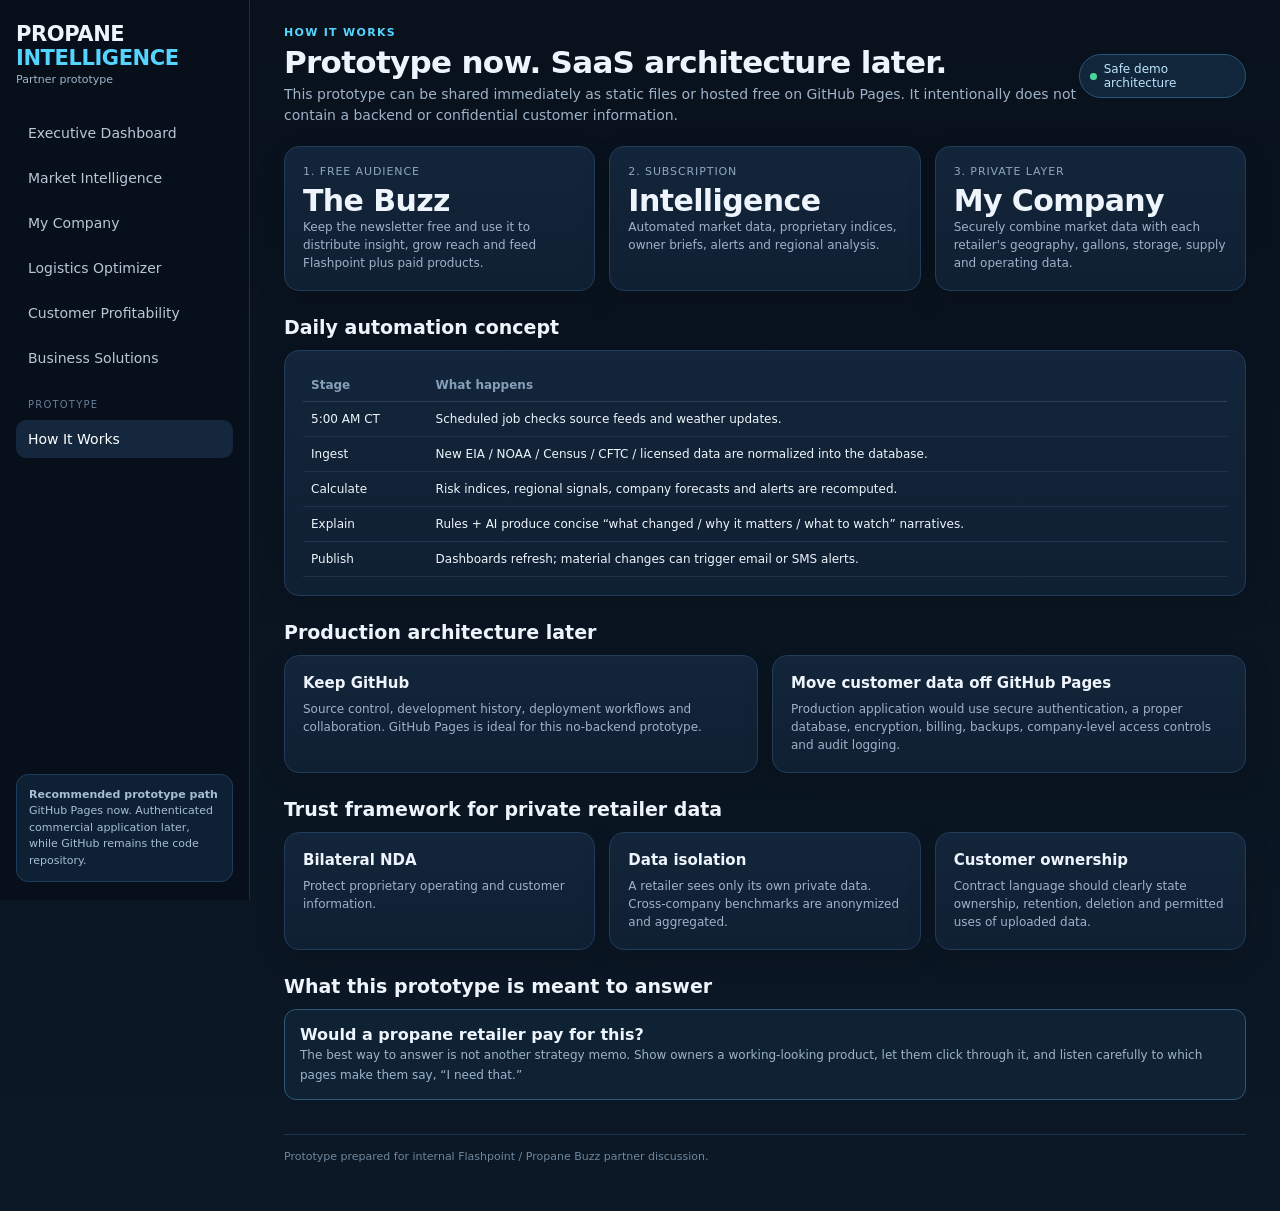
==== about.html @ d1c8eb50 "Add files via upload" ====
<!doctype html><html><head><meta charset='utf-8'><meta name='viewport' content='width=device-width,initial-scale=1'><title>How It Works</title><link rel='stylesheet' href='styles.css'></head><body><div class='shell'><aside class='sidebar'><div class='brand'>PROPANE <span>INTELLIGENCE</span></div><div class='tag'>Partner prototype</div><nav class='nav'><a href='index.html'>Executive Dashboard</a><a href='market.html'>Market Intelligence</a><a href='company.html'>My Company</a><a href='logistics.html'>Logistics Optimizer</a><a href='profitability.html'>Customer Profitability</a><a href='services.html'>Business Solutions</a><div class='section'>Prototype</div><a class='active' href='about.html'>How It Works</a></nav><div class='side-note'><b>Recommended prototype path</b><br>GitHub Pages now. Authenticated commercial application later, while GitHub remains the code repository.</div></aside><main class='main'><div class='topbar'><div><div class='eyebrow'>How It Works</div><div class='h1'>Prototype now. SaaS architecture later.</div><div class='sub'>This prototype can be shared immediately as static files or hosted free on GitHub Pages. It intentionally does not contain a backend or confidential customer information.</div></div><div class='badge'><span class='dot'></span> Safe demo architecture</div></div>
<div class='grid g3'><div class='card'><div class='label'>1. Free audience</div><div class='metric'>The Buzz</div><div class='mini'>Keep the newsletter free and use it to distribute insight, grow reach and feed Flashpoint plus paid products.</div></div><div class='card'><div class='label'>2. Subscription</div><div class='metric'>Intelligence</div><div class='mini'>Automated market data, proprietary indices, owner briefs, alerts and regional analysis.</div></div><div class='card'><div class='label'>3. Private layer</div><div class='metric'>My Company</div><div class='mini'>Securely combine market data with each retailer's geography, gallons, storage, supply and operating data.</div></div></div>
<div class='section-title'>Daily automation concept</div><div class='card'><table class='table'><tr><th>Stage</th><th>What happens</th></tr><tr><td>5:00 AM CT</td><td>Scheduled job checks source feeds and weather updates.</td></tr><tr><td>Ingest</td><td>New EIA / NOAA / Census / CFTC / licensed data are normalized into the database.</td></tr><tr><td>Calculate</td><td>Risk indices, regional signals, company forecasts and alerts are recomputed.</td></tr><tr><td>Explain</td><td>Rules + AI produce concise “what changed / why it matters / what to watch” narratives.</td></tr><tr><td>Publish</td><td>Dashboards refresh; material changes can trigger email or SMS alerts.</td></tr></table></div>
<div class='section-title'>Production architecture later</div><div class='grid g2'><div class='card'><h3>Keep GitHub</h3><div class='mini'>Source control, development history, deployment workflows and collaboration. GitHub Pages is ideal for this no-backend prototype.</div></div><div class='card'><h3>Move customer data off GitHub Pages</h3><div class='mini'>Production application would use secure authentication, a proper database, encryption, billing, backups, company-level access controls and audit logging.</div></div></div>
<div class='section-title'>Trust framework for private retailer data</div><div class='grid g3'><div class='card'><h3>Bilateral NDA</h3><div class='mini'>Protect proprietary operating and customer information.</div></div><div class='card'><h3>Data isolation</h3><div class='mini'>A retailer sees only its own private data. Cross-company benchmarks are anonymized and aggregated.</div></div><div class='card'><h3>Customer ownership</h3><div class='mini'>Contract language should clearly state ownership, retention, deletion and permitted uses of uploaded data.</div></div></div>
<div class='section-title'>What this prototype is meant to answer</div><div class='callout'><b>Would a propane retailer pay for this?</b><br><span class='mini'>The best way to answer is not another strategy memo. Show owners a working-looking product, let them click through it, and listen carefully to which pages make them say, “I need that.”</span></div><div class='footer'>Prototype prepared for internal Flashpoint / Propane Buzz partner discussion.</div></main></div></body></html>
---- styles.css ----
:root{
  --navy:#0d1b2a;--navy2:#132238;--panel:#162a43;--line:#29415f;--text:#eef4fb;--muted:#9fb2c8;
  --blue:#56a7ff;--cyan:#55d4ff;--green:#48d597;--yellow:#ffcc66;--red:#ff7a7a;--white:#fff;--bg:#09131f;
}
*{box-sizing:border-box}body{margin:0;font-family:Inter,ui-sans-serif,system-ui,-apple-system,BlinkMacSystemFont,"Segoe UI",sans-serif;background:linear-gradient(180deg,#08111c 0%,#0c1826 100%);color:var(--text)}a{color:inherit;text-decoration:none}
.shell{display:grid;grid-template-columns:250px 1fr;min-height:100vh}.sidebar{background:#07101a;border-right:1px solid #1b3047;padding:22px 16px;position:sticky;top:0;height:100vh}.brand{font-size:21px;font-weight:800;letter-spacing:-.4px}.brand span{color:var(--cyan)}.tag{font-size:11px;color:var(--muted);margin-top:3px}.nav{margin-top:28px;display:grid;gap:7px}.nav a{padding:11px 12px;border-radius:10px;color:#b8c7d8;font-size:14px}.nav a:hover,.nav a.active{background:#14273d;color:#fff}.nav .section{font-size:10px;text-transform:uppercase;letter-spacing:1.2px;color:#667e98;padding:15px 12px 3px}.side-note{position:absolute;bottom:18px;left:16px;right:16px;border:1px solid #1e3d5e;background:#0e2033;padding:12px;border-radius:12px;font-size:11px;color:#a8bdd4;line-height:1.5}
.main{padding:26px 34px 48px;max-width:1500px;width:100%}.topbar{display:flex;justify-content:space-between;align-items:center;margin-bottom:20px}.eyebrow{text-transform:uppercase;font-size:11px;letter-spacing:1.3px;color:var(--cyan);font-weight:700}.h1{font-size:31px;font-weight:800;letter-spacing:-.7px;margin:5px 0 4px}.sub{color:var(--muted);font-size:14px;max-width:850px;line-height:1.5}.badge{display:inline-flex;align-items:center;gap:7px;border:1px solid #28557a;background:#11263a;color:#bde5ff;padding:7px 10px;border-radius:999px;font-size:12px}.dot{width:7px;height:7px;border-radius:50%;background:var(--green)}
.grid{display:grid;gap:14px}.g4{grid-template-columns:repeat(4,1fr)}.g3{grid-template-columns:repeat(3,1fr)}.g2{grid-template-columns:repeat(2,1fr)}.card{background:linear-gradient(180deg,#13253a 0%,#102033 100%);border:1px solid #223d5a;border-radius:15px;padding:18px;box-shadow:0 10px 30px rgba(0,0,0,.14)}.card h3{margin:0 0 8px;font-size:15px}.label{font-size:11px;color:#8fa7bf;text-transform:uppercase;letter-spacing:.9px}.metric{font-size:30px;font-weight:800;margin-top:5px;letter-spacing:-.6px}.delta{font-size:12px;margin-top:4px}.up{color:var(--green)}.warn{color:var(--yellow)}.down{color:var(--red)}.mini{font-size:12px;color:var(--muted);line-height:1.5}.section-title{font-size:19px;font-weight:750;margin:25px 0 12px}.kpi-row{display:flex;justify-content:space-between;align-items:flex-end;gap:8px}.pill{padding:4px 8px;border-radius:999px;font-size:10px;font-weight:700}.pill.green{background:rgba(72,213,151,.13);color:#75e9b7}.pill.yellow{background:rgba(255,204,102,.12);color:#ffd77f}.pill.red{background:rgba(255,122,122,.12);color:#ff9b9b}.pill.blue{background:rgba(86,167,255,.12);color:#88c3ff}
.chart{height:190px;margin-top:12px;display:flex;align-items:flex-end;gap:8px;border-bottom:1px solid #2a4159;padding:0 3px 8px}.bar{flex:1;background:linear-gradient(180deg,#58c3ff,#2d78d1);border-radius:6px 6px 2px 2px;min-width:8px;opacity:.88}.bar.alt{background:linear-gradient(180deg,#79e3b8,#2fa778)}.axis{display:flex;justify-content:space-between;color:#7f95aa;font-size:10px;margin-top:5px}.insight{border-left:3px solid var(--cyan);padding-left:12px;color:#c9d6e4;line-height:1.55;font-size:13px}.hero{padding:25px;background:radial-gradient(circle at 80% 10%,rgba(85,212,255,.13),transparent 32%),linear-gradient(135deg,#11263a,#0d1f31);border:1px solid #254763;border-radius:18px}.hero h2{font-size:30px;margin:4px 0 8px;letter-spacing:-.7px}.hero p{max-width:850px;color:#acc0d4;line-height:1.6}.cta{display:inline-block;background:linear-gradient(90deg,#4aa4ff,#55d4ff);color:#06111c;font-weight:800;border:none;padding:10px 14px;border-radius:10px;margin-top:8px;cursor:pointer}.ghost{background:transparent;border:1px solid #355979;color:#cfe4f7}.table{width:100%;border-collapse:collapse;font-size:12px}.table th{text-align:left;color:#86a0b9;font-weight:600;padding:9px 8px;border-bottom:1px solid #29415a}.table td{padding:10px 8px;border-bottom:1px solid #1f344b}.status{font-weight:800}.form-grid{display:grid;grid-template-columns:repeat(2,1fr);gap:12px}.field label{display:block;font-size:11px;color:#91a7bc;margin-bottom:5px}.field input,.field select{width:100%;background:#0b1a29;border:1px solid #2d4b68;color:#eaf3fb;border-radius:9px;padding:10px}.big-result{font-size:38px;font-weight:850;letter-spacing:-1px}.callout{padding:15px;border:1px solid #315875;background:#0e2234;border-radius:12px}.list{display:grid;gap:9px}.list-item{display:flex;justify-content:space-between;gap:10px;padding:10px 0;border-bottom:1px solid #20364d}.list-item:last-child{border-bottom:0}.smallcaps{font-size:10px;letter-spacing:1px;text-transform:uppercase;color:#7e98b1}.service{display:flex;gap:12px;align-items:flex-start}.icon{width:36px;height:36px;display:grid;place-items:center;background:#17324d;border:1px solid #2a5275;border-radius:10px;font-size:18px}.footer{margin-top:34px;padding-top:15px;border-top:1px solid #1d3349;color:#6f879e;font-size:11px}.demo{color:#ffcf79;font-size:11px}.rangeval{color:#d9f2ff;font-weight:700}
@media(max-width:1000px){.shell{grid-template-columns:1fr}.sidebar{position:relative;height:auto}.side-note{display:none}.g4,.g3,.g2,.form-grid{grid-template-columns:1fr}.main{padding:22px}.nav{grid-template-columns:repeat(2,1fr)}}
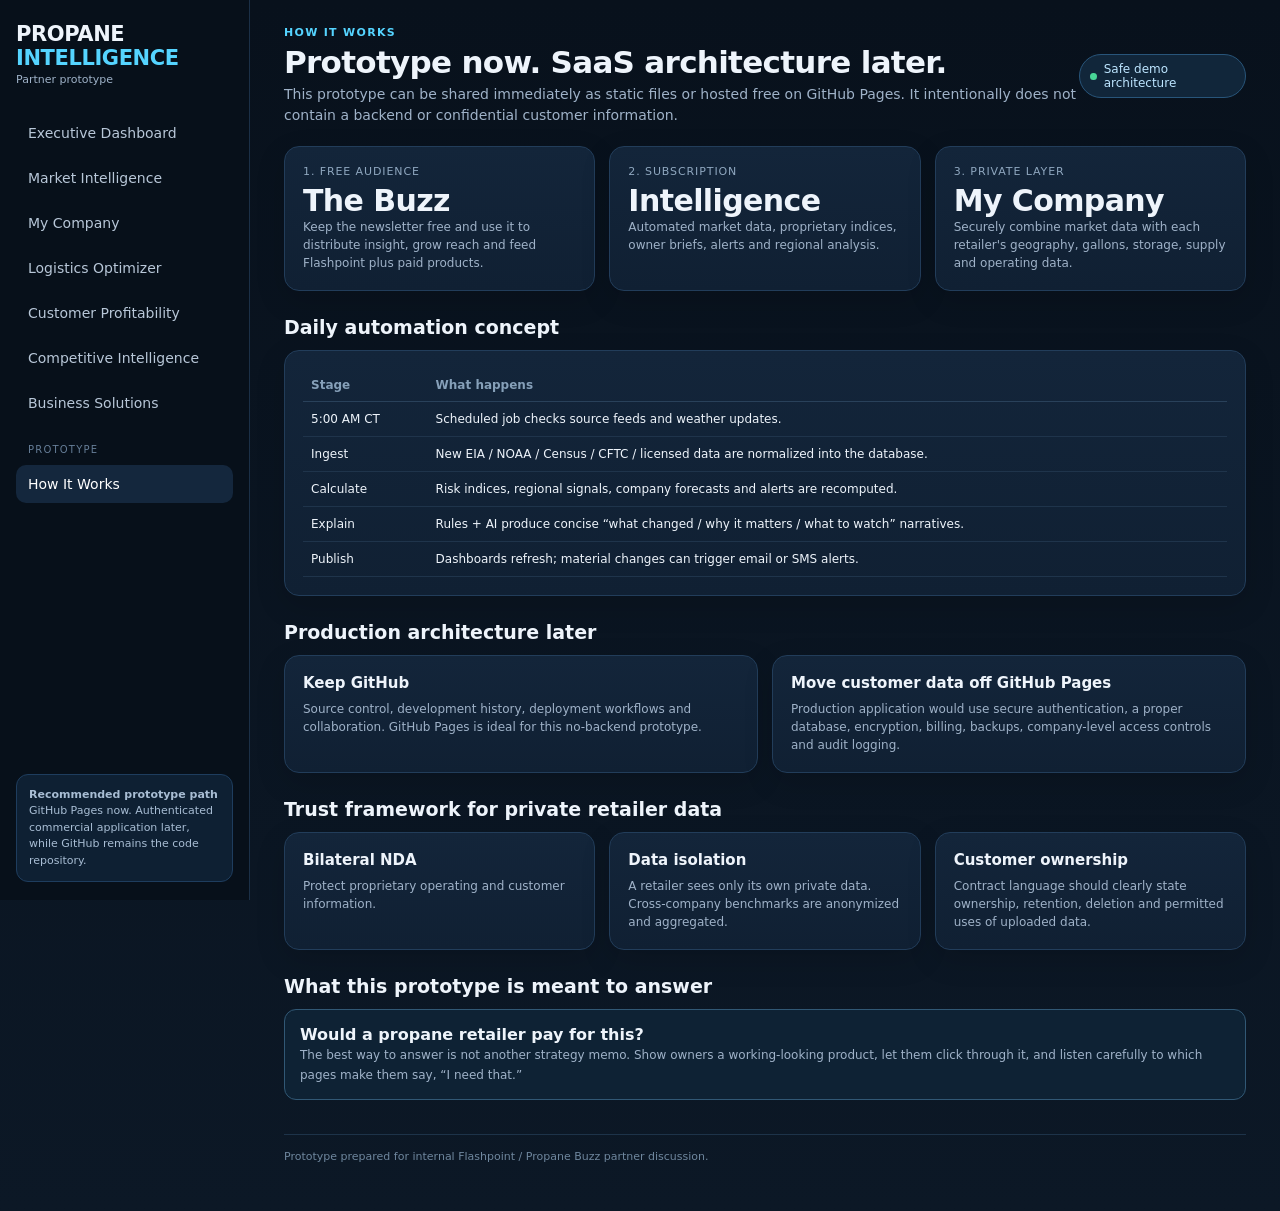
==== commit 1f2f3676: "Add files via upload" ====
--- a/about.html
+++ b/about.html
@@ -1,4 +1,4 @@
-<!doctype html><html><head><meta charset='utf-8'><meta name='viewport' content='width=device-width,initial-scale=1'><title>How It Works</title><link rel='stylesheet' href='styles.css'></head><body><div class='shell'><aside class='sidebar'><div class='brand'>PROPANE <span>INTELLIGENCE</span></div><div class='tag'>Partner prototype</div><nav class='nav'><a href='index.html'>Executive Dashboard</a><a href='market.html'>Market Intelligence</a><a href='company.html'>My Company</a><a href='logistics.html'>Logistics Optimizer</a><a href='profitability.html'>Customer Profitability</a><a href='services.html'>Business Solutions</a><div class='section'>Prototype</div><a class='active' href='about.html'>How It Works</a></nav><div class='side-note'><b>Recommended prototype path</b><br>GitHub Pages now. Authenticated commercial application later, while GitHub remains the code repository.</div></aside><main class='main'><div class='topbar'><div><div class='eyebrow'>How It Works</div><div class='h1'>Prototype now. SaaS architecture later.</div><div class='sub'>This prototype can be shared immediately as static files or hosted free on GitHub Pages. It intentionally does not contain a backend or confidential customer information.</div></div><div class='badge'><span class='dot'></span> Safe demo architecture</div></div>
+<!doctype html><html><head><meta charset='utf-8'><meta name='viewport' content='width=device-width,initial-scale=1'><title>How It Works</title><link rel='stylesheet' href='styles.css'></head><body><div class='shell'><aside class='sidebar'><div class='brand'>PROPANE <span>INTELLIGENCE</span></div><div class='tag'>Partner prototype</div><nav class='nav'><a href='index.html'>Executive Dashboard</a><a href='market.html'>Market Intelligence</a><a href='company.html'>My Company</a><a href='logistics.html'>Logistics Optimizer</a><a href='profitability.html'>Customer Profitability</a><a href='competitive.html'>Competitive Intelligence</a><a href='services.html'>Business Solutions</a><div class='section'>Prototype</div><a class='active' href='about.html'>How It Works</a></nav><div class='side-note'><b>Recommended prototype path</b><br>GitHub Pages now. Authenticated commercial application later, while GitHub remains the code repository.</div></aside><main class='main'><div class='topbar'><div><div class='eyebrow'>How It Works</div><div class='h1'>Prototype now. SaaS architecture later.</div><div class='sub'>This prototype can be shared immediately as static files or hosted free on GitHub Pages. It intentionally does not contain a backend or confidential customer information.</div></div><div class='badge'><span class='dot'></span> Safe demo architecture</div></div>
 <div class='grid g3'><div class='card'><div class='label'>1. Free audience</div><div class='metric'>The Buzz</div><div class='mini'>Keep the newsletter free and use it to distribute insight, grow reach and feed Flashpoint plus paid products.</div></div><div class='card'><div class='label'>2. Subscription</div><div class='metric'>Intelligence</div><div class='mini'>Automated market data, proprietary indices, owner briefs, alerts and regional analysis.</div></div><div class='card'><div class='label'>3. Private layer</div><div class='metric'>My Company</div><div class='mini'>Securely combine market data with each retailer's geography, gallons, storage, supply and operating data.</div></div></div>
 <div class='section-title'>Daily automation concept</div><div class='card'><table class='table'><tr><th>Stage</th><th>What happens</th></tr><tr><td>5:00 AM CT</td><td>Scheduled job checks source feeds and weather updates.</td></tr><tr><td>Ingest</td><td>New EIA / NOAA / Census / CFTC / licensed data are normalized into the database.</td></tr><tr><td>Calculate</td><td>Risk indices, regional signals, company forecasts and alerts are recomputed.</td></tr><tr><td>Explain</td><td>Rules + AI produce concise “what changed / why it matters / what to watch” narratives.</td></tr><tr><td>Publish</td><td>Dashboards refresh; material changes can trigger email or SMS alerts.</td></tr></table></div>
 <div class='section-title'>Production architecture later</div><div class='grid g2'><div class='card'><h3>Keep GitHub</h3><div class='mini'>Source control, development history, deployment workflows and collaboration. GitHub Pages is ideal for this no-backend prototype.</div></div><div class='card'><h3>Move customer data off GitHub Pages</h3><div class='mini'>Production application would use secure authentication, a proper database, encryption, billing, backups, company-level access controls and audit logging.</div></div></div>
